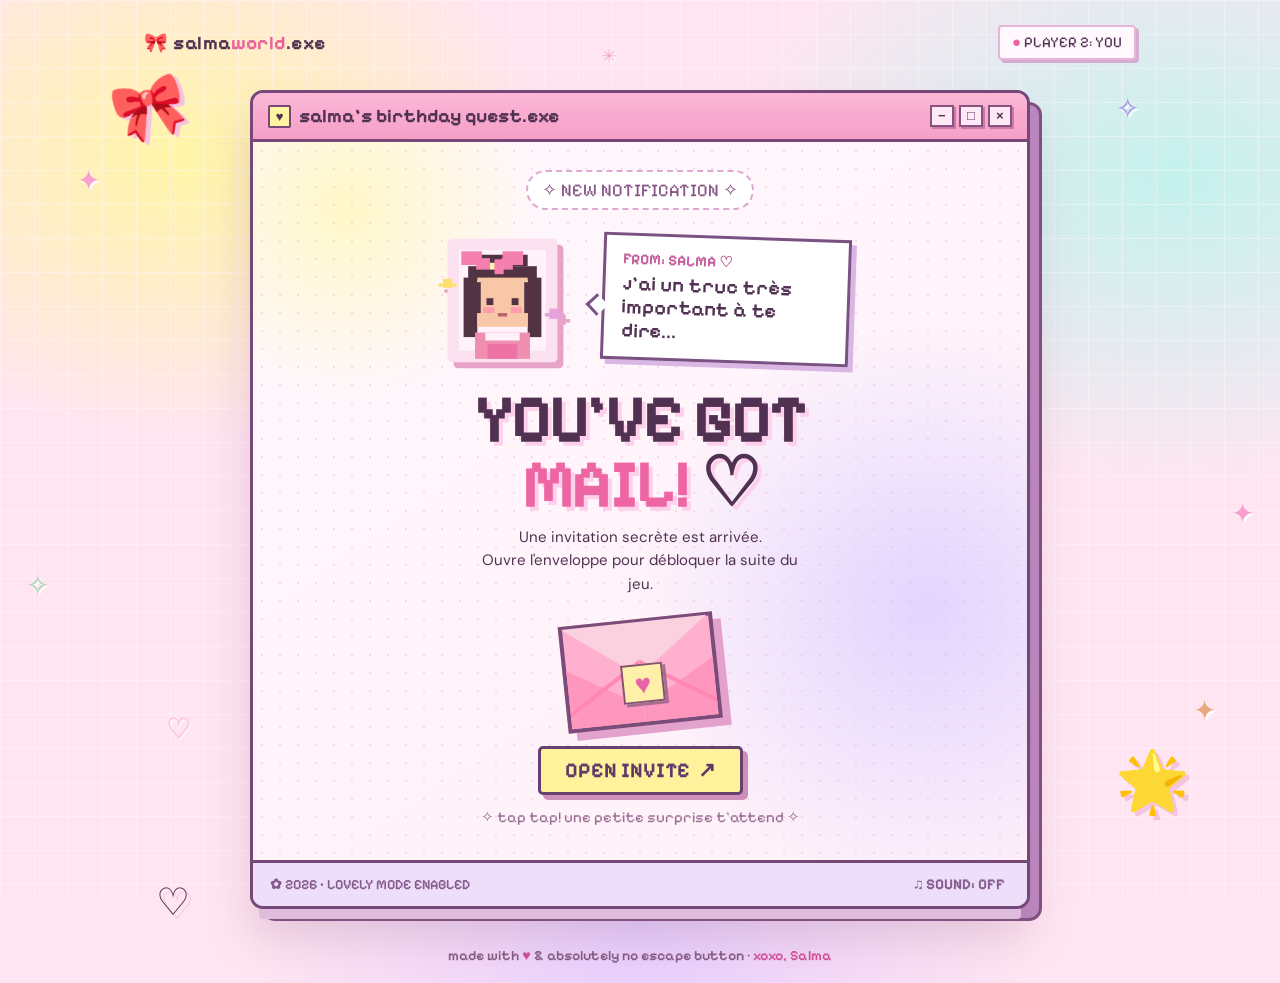
==== birthday-2026/index.html @ ef2aea91 "Add retro pixel birthday invitation for November 7" ====
<!doctype html>
<html lang="fr">
<head>
<meta charset="utf-8">
<meta name="viewport" content="width=device-width,initial-scale=1,viewport-fit=cover">
<meta name="theme-color" content="#ffe6f4">
<meta name="description" content="Une invitation très sérieuse (non). Salma's Birthday Quest — samedi 7 novembre 2026, 22h, Casablanca.">
<meta property="og:type" content="website">
<meta property="og:title" content="♡ You've got mail! — Salma's Birthday Quest">
<meta property="og:description" content="Tu as reçu une invitation. Le bouton non a mystérieusement disparu. 🎀">
<title>♡ Salma's Birthday Quest — 07.11.2026</title>
<link rel="preconnect" href="https://fonts.googleapis.com">
<link rel="preconnect" href="https://fonts.gstatic.com" crossorigin>
<link href="https://fonts.googleapis.com/css2?family=DM+Sans:wght@400;500;600;700;800&family=Pixelify+Sans:wght@400;500;600;700&family=Press+Start+2P&display=swap" rel="stylesheet">
<style>
:root{--ink:#513151;--deep:#6b3e74;--pink:#ff78b8;--rose:#ffb5d5;--light:#fffafc;--lilac:#c9b3f7;--lavender:#eee4ff;--yellow:#fff2b3;--mint:#c6f5df;--border:#693d70;--shadow:#9b6aa9}
*{box-sizing:border-box}
html{scroll-behavior:smooth}
body{margin:0;min-height:100svh;color:var(--ink);font-family:"DM Sans",sans-serif;background:radial-gradient(ellipse at 14% 16%,#fff5a7 0,transparent 24%),radial-gradient(ellipse at 92% 18%,#c4f2ed 0,transparent 27%),radial-gradient(ellipse at 50% 94%,#e9ceff 0,transparent 43%),#ffe5f2;overflow-x:hidden}
button,input,a{font:inherit}
button{cursor:pointer}
button:focus-visible,a:focus-visible,input:focus-visible{outline:4px solid #7c50bd;outline-offset:4px}
a{color:inherit}
.grid-bg{position:fixed;inset:0;z-index:-2;opacity:.43;background-image:linear-gradient(#fff9ff 1px,transparent 1px),linear-gradient(90deg,#fff9ff 1px,transparent 1px);background-size:34px 34px;pointer-events:none}
.stars{position:fixed;inset:0;z-index:-1;pointer-events:none;overflow:hidden}
.spark{position:absolute;font-size:clamp(15px,3vw,28px);color:#f8a0cf;text-shadow:2px 2px white;animation:float 3.7s ease-in-out infinite alternate}
.spark:nth-child(1){left:6%;top:18%;animation-delay:-.4s}.spark:nth-child(2){right:11%;top:10%;color:#a590e3;animation-delay:-1.6s}.spark:nth-child(3){left:13%;bottom:17%;animation-delay:-2.6s}.spark:nth-child(4){right:5%;bottom:19%;color:#e9ab7d;animation-delay:-1s}.spark:nth-child(5){left:47%;top:5%;font-size:17px;animation-delay:-.7s}.spark:nth-child(6){right:24%;bottom:6%;animation-delay:-1.8s}.spark:nth-child(7){left:2%;top:63%;color:#a8d4b2;animation-delay:-.9s}.spark:nth-child(8){right:2%;top:55%;animation-delay:-2.3s}
.site-top{display:flex;align-items:center;justify-content:space-between;max-width:1040px;padding:25px 24px 0;margin:0 auto;gap:12px}
.logo,.top-chip,.mini-label,.eyebrow,.retro-button,.info-label,.button-note,.sound-button{font-family:"Pixelify Sans",monospace}
.logo{font-weight:700;font-size:19px;letter-spacing:.03em}.logo span{color:#ec5f9c}
.top-chip{font-size:15px;background:#fff9fd;border:2px solid #e7b5d7;box-shadow:3px 3px 0 #d6acd2;padding:6px 12px;border-radius:4px;white-space:nowrap}
.top-chip b{color:#ef63a1}
.layout{width:min(100%,1100px);margin:0 auto;padding:30px 24px 36px;min-height:calc(100svh - 80px);display:grid;align-items:center;position:relative}
.window-wrap{position:relative;width:min(100%,780px);margin:0 auto;animation:enter .8s cubic-bezier(.18,1.3,.35,1) both}
.window-wrap:before{content:"";position:absolute;inset:12px -12px -12px 12px;border:3px solid #815182;border-radius:13px;background:#be8ac4;z-index:-1}
.window{overflow:hidden;border:3px solid #754878;border-radius:13px;background:#fff7fc;box-shadow:0 19px 0 -9px #dfbbdc,0 28px 45px #80516f35}
.window-bar{display:flex;justify-content:space-between;align-items:center;gap:10px;min-height:49px;padding:8px 15px;background:linear-gradient(180deg,#fcb7d7,#f69fc7);border-bottom:3px solid #754878}
.bar-left{display:flex;align-items:center;gap:8px;min-width:0}
.bar-icon{display:grid;place-items:center;width:23px;height:23px;border:2px solid #754878;background:#fff3a4;font-size:13px;border-radius:2px}
.bar-title{font-family:"Pixelify Sans",monospace;font-weight:700;font-size:19px;overflow:hidden;white-space:nowrap;text-overflow:ellipsis}
.bar-controls{display:flex;gap:5px}.bar-controls i{width:24px;height:22px;display:grid;place-items:center;border:2px solid #86547f;background:#ffe9f7;font-style:normal;font:700 13px/1 monospace;box-shadow:2px 2px 0 #cb79a9}
.screen{position:relative;min-height:580px;background:radial-gradient(circle at 12% 9%,#fff8c8 0,transparent 20%),radial-gradient(circle at 87% 65%,#e2d4ff 0,transparent 35%),linear-gradient(145deg,#fff8fc,#fff0f9);isolation:isolate}
.screen:before{content:"";position:absolute;inset:0;z-index:-1;opacity:.36;background-image:radial-gradient(#e4afd1 1.1px,transparent 1.2px);background-size:18px 18px}
.scene{display:none;text-align:center;padding:28px 32px 34px;animation:sceneIn .47s ease both}
.scene.active{display:block}
.eyebrow{display:inline-block;padding:7px 14px;border:2px dashed #dfa8d2;border-radius:30px;font-size:18px;background:#fff;color:#875486}
.intro-top{display:flex;gap:28px;align-items:center;justify-content:center;min-height:164px;margin-top:8px}
.pixel-friend{width:143px;height:151px;flex:0 0 auto;filter:drop-shadow(6px 6px 0 #e6a3c6);image-rendering:pixelated;animation:float 3s ease-in-out infinite alternate}
.speech{border:3px solid #795183;background:#fff;box-shadow:5px 5px 0 #d9b6e3;padding:14px 17px;max-width:248px;transform:rotate(2deg);position:relative;text-align:left}
.speech:before{content:"";position:absolute;left:-16px;top:51%;width:13px;height:13px;background:white;border-left:3px solid #795183;border-bottom:3px solid #795183;transform:rotate(45deg)}
.speech small{display:block;color:#c35d9c;font:700 15px "Pixelify Sans",monospace;margin-bottom:5px}
.speech strong{font:600 20px/1.17 "Pixelify Sans",monospace}
h1,h2,p{margin-top:0}
.hero-title{font:700 clamp(42px,8vw,68px)/.95 "Pixelify Sans",monospace;letter-spacing:-.04em;margin:5px 0 10px;text-shadow:4px 4px #ffd0eb}
.hero-title span{color:#ee65a4}
.subtext{font-size:15px;line-height:1.55;max-width:340px;margin:0 auto 13px}
.envelope-button{display:block;position:relative;margin:8px auto 6px;padding:0;background:transparent;border:0;width:172px;height:131px;transform:rotate(-6deg);animation:wobble 2.2s ease-in-out infinite}
.envelope-button:hover,.envelope-button:focus-visible{animation:none;transform:rotate(0) scale(1.07)}
.mail{position:absolute;left:9px;top:10px;width:155px;height:107px;background:#ffb0ce;border:4px solid #794c79;box-shadow:8px 8px 0 #e3a2cc;transition:transform .4s;overflow:visible}
.mail:before{content:"";position:absolute;z-index:2;left:-1px;top:-1px;width:0;height:0;border-left:73px solid transparent;border-right:73px solid transparent;border-top:54px solid #fbd0df;transform-origin:50% 0;transition:transform .48s ease}
.mail:after{content:"";position:absolute;z-index:3;inset:24px 0 0;background:linear-gradient(148deg,transparent 48%,#ff87b3 49%,#ff87b3 52%,transparent 53%) left/50% 100% no-repeat,linear-gradient(212deg,transparent 48%,#ff87b3 49%,#ff87b3 52%,transparent 53%) right/50% 100% no-repeat,linear-gradient(30deg,#ff96be 49%,transparent 50%) left bottom/50% 100% no-repeat,linear-gradient(-30deg,#ff96be 49%,transparent 50%) right bottom/50% 100% no-repeat;pointer-events:none}
.letter-heart{position:absolute;z-index:5;left:54px;top:41px;width:42px;height:39px;display:grid;place-items:center;background:#fff0a9;color:#e863a8;font-size:28px;box-shadow:3px 3px #a76d91;border:2px solid #855074}
.envelope-button.open .mail:before{transform:rotateX(180deg);z-index:0}.envelope-button.open .mail{transform:translateY(18px) scale(1.08)}
.retro-button{display:inline-flex;align-items:center;justify-content:center;gap:8px;min-height:49px;padding:9px 24px;border:3px solid #68416f;border-radius:5px;color:#603a67;background:#fff29c;box-shadow:5px 5px 0 #ce8fbb;font-weight:700;font-size:21px;line-height:1.1;transition:transform .12s,box-shadow .12s}
.retro-button:hover{transform:translate(2px,2px);box-shadow:3px 3px 0 #ce8fbb}
.retro-button:active{transform:translate(5px,5px);box-shadow:none}
.button-note{margin:13px auto 0;font-size:15px;color:#976c92}
.footer-strip{display:flex;align-items:center;justify-content:space-between;gap:8px;padding:10px 17px;background:#eddef9;border-top:3px solid #754878;font:600 14px "Pixelify Sans",monospace;color:#865b8e}
.sound-button{color:#865b8e;background:transparent;border:0;padding:2px 5px;font-weight:700;font-size:15px}
.sticker{position:absolute;z-index:2;pointer-events:none;filter:drop-shadow(4px 4px 0 #f5c3dd);font-size:60px;animation:float 3.3s ease-in-out infinite alternate}
.sticker.bow{top:1%;left:2%;transform:rotate(-16deg)}.sticker.star{bottom:14%;right:0;animation-delay:-1.2s}.sticker.heart{bottom:2%;left:6%;font-size:38px;animation-delay:-2s}
.invite-scene{padding-top:24px}
.quest-label{display:inline-block;background:#fff5b5;border:2px solid #a27596;padding:5px 12px;box-shadow:3px 3px 0 #e9bfce;font:700 17px "Pixelify Sans",monospace}
.invite-heading{margin:13px 0 2px;font:700 clamp(34px,6vw,54px)/.95 "Pixelify Sans",monospace;letter-spacing:-.045em;color:#713b77;text-shadow:3px 3px #ffd1e6}
.invite-heading em{font-style:normal;color:#ec5b9f}
.cake-wrap{margin:0 auto;position:relative;width:145px;height:122px}
.cake{width:145px;height:122px;image-rendering:pixelated;filter:drop-shadow(6px 6px 0 #eccce6);animation:float 2.3s ease-in-out infinite alternate}
.invite-copy{margin:7px auto 14px;font-size:14px;line-height:1.45}
.invite-copy strong{font-weight:800;color:#ae4b88}
.details{display:grid;grid-template-columns:1fr 1fr;gap:10px;margin:0 auto;max-width:560px;text-align:left}
.detail{border:2px solid #ab79a5;background:#fffdfd;box-shadow:4px 4px 0 #e6c2e2;padding:10px 14px;min-width:0}
.detail:nth-child(2){background:#fffae5}.detail.where{grid-column:1/-1;background:#f3ebff}
.info-label{display:block;color:#a96f9e;font-weight:700;font-size:14px;letter-spacing:.04em}
.detail strong{display:block;font:700 clamp(21px,4vw,26px)/1.15 "Pixelify Sans",monospace;color:#663c72}
.detail span{font-size:13px;font-weight:600;line-height:1.45}
.map-link{display:inline-block;margin-top:6px;font:700 15px "Pixelify Sans",monospace;color:#b14d91;text-decoration:underline;text-decoration-thickness:2px;text-underline-offset:3px}
.question{margin:17px 0 10px;font:700 23px "Pixelify Sans",monospace}
.options{display:flex;justify-content:center;gap:12px;flex-wrap:wrap}
.yes-button{background:#ffb3d1}.yes-button.alt{background:#d8f4d5}
.footnote{font:600 13px "Pixelify Sans",monospace;margin:14px 0 0;color:#a7749b}
.success-scene{padding-top:65px;padding-bottom:58px}
.success-emblem{font-size:80px;line-height:1;animation:pop 1s ease infinite alternate}
.success-title{font:700 clamp(35px,6vw,54px)/1 "Pixelify Sans",monospace;color:#ed5da2;text-shadow:4px 4px #f7d2e9;margin:17px 0 10px}
.success-copy{font-size:16px;max-width:460px;margin:0 auto 20px;line-height:1.5}
.reply-box{max-width:465px;text-align:left;border:3px solid #825684;background:#fff;box-shadow:6px 6px 0 #e7a5ce;padding:17px 19px;margin:0 auto 20px}
.reply-box label{display:block;font:700 19px "Pixelify Sans",monospace;margin-bottom:8px}
.reply-box input{width:100%;border:2px solid #cda2cb;background:#fff9fd;padding:11px 13px;font-size:16px;border-radius:3px;color:#513151}
.reply-box small{display:block;margin-top:9px;color:#805e82;line-height:1.4}
.share-actions{display:flex;justify-content:center;flex-wrap:wrap;gap:11px}
.share-actions .retro-button{font-size:19px;background:#c8f3d9}
.tiny-button{border:2px solid #ac86ac;background:#fff;padding:10px 16px;box-shadow:3px 3px 0 #e7bbd8;border-radius:3px;font:700 17px "Pixelify Sans",monospace}
.tiny-button:hover{transform:translate(1px,1px);box-shadow:2px 2px 0 #e7bbd8}
.back-link{border:0;background:none;text-decoration:underline;color:#9f5b97;font:600 16px "Pixelify Sans",monospace;margin-top:21px}
.confetti-layer{position:fixed;inset:0;pointer-events:none;overflow:hidden;z-index:9}
.confetti-piece{position:absolute;top:-30px;width:12px;height:16px;opacity:0;animation:fall var(--fall) linear forwards}
.credits{font:600 14px "Pixelify Sans",monospace;text-align:center;color:#855c83;padding:0 10px 18px;line-height:1.6}
.credits .hotpink{color:#d54d96}
@keyframes float{to{translate:0 -11px}}
@keyframes wobble{0%,100%{rotate:-2deg}50%{rotate:3deg}}
@keyframes enter{from{opacity:0;transform:translateY(38px) scale(.95)}to{opacity:1;transform:translateY(0) scale(1)}}
@keyframes sceneIn{from{opacity:0;transform:translateY(15px) scale(.98)}to{opacity:1;transform:translateY(0) scale(1)}}
@keyframes pop{from{transform:scale(.93) rotate(-6deg)}to{transform:scale(1.08) rotate(6deg)}}
@keyframes fall{0%{transform:translateY(-10vh) rotate(0deg);opacity:1}85%{opacity:1}100%{transform:translateY(110vh) rotate(850deg);opacity:0}}
@media(min-width:900px){.window-wrap{transform:rotate(-.4deg)}}
@media(max-width:600px){.site-top{padding:15px 13px 0}.logo{font-size:16px}.top-chip{font-size:12px;padding:6px 8px}.layout{padding:22px 13px 25px;min-height:calc(100svh - 60px)}.window-wrap:before{inset:8px -6px -8px 6px}.window-bar{padding:7px 10px;min-height:42px}.bar-title{font-size:16px}.bar-controls i{width:19px;height:19px}.screen{min-height:560px}.scene{padding:24px 16px 34px}.intro-top{min-height:150px;gap:16px}.pixel-friend{width:120px;height:130px}.speech{max-width:180px;padding:10px 12px}.speech strong{font-size:17px}.hero-title{font-size:47px}.subtext{font-size:14px}.eyebrow{font-size:15px}.sticker{font-size:33px}.sticker.bow{top:-12px;left:0}.sticker.star{bottom:4%;right:0}.sticker.heart{display:none}.invite-heading{font-size:40px}.quest-label{font-size:14px}.invite-copy{font-size:13px}.detail{padding:9px 11px}.detail strong{font-size:22px}.question{font-size:21px;margin:17px 0 9px}.retro-button{font-size:18px;min-height:45px;padding:9px 14px}.options{gap:9px}.footnote{font-size:12px}.footer-strip{padding:8px 10px;font-size:12px}.success-scene{padding-top:52px}.success-emblem{font-size:70px}.success-title{font-size:43px}}
@media(max-width:375px){.pixel-friend{width:106px}.speech{max-width:150px}.hero-title{font-size:39px}.bar-title{font-size:14px}.detail strong{font-size:19px}.options{flex-direction:column}.options button{width:100%}.invite-scene{padding-left:12px;padding-right:12px}.screen{min-height:600px}}
@media(prefers-reduced-motion:reduce){*,*:before,*:after{animation-duration:.01ms!important;animation-iteration-count:1!important;transition-duration:.01ms!important;scroll-behavior:auto!important}}
</style>
</head>
<body>
<div class="grid-bg" aria-hidden="true"></div>
<div class="stars" aria-hidden="true"><span class="spark">✦</span><span class="spark">✧</span><span class="spark">♡</span><span class="spark">✦</span><span class="spark">✳</span><span class="spark">♡</span><span class="spark">✧</span><span class="spark">✦</span></div>
<header class="site-top">
<div class="logo">🎀 salma<span>world</span>.exe</div>
<div class="top-chip"><b>●</b> PLAYER 2: YOU</div>
</header>
<main class="layout">
<div class="sticker bow" aria-hidden="true">🎀</div>
<div class="sticker star" aria-hidden="true">🌟</div>
<div class="sticker heart" aria-hidden="true">♡</div>
<div class="window-wrap">
<div class="window">
<div class="window-bar"><div class="bar-left"><span class="bar-icon" aria-hidden="true">♥</span><span class="bar-title">salma's birthday quest.exe</span></div><div class="bar-controls" aria-hidden="true"><i>−</i><i>□</i><i>×</i></div></div>
<div class="screen" id="screen">
<section class="scene active" id="intro" aria-label="Invitation reçue">
<div class="eyebrow">✧ NEW NOTIFICATION ✧</div>
<div class="intro-top">
<svg class="pixel-friend" viewBox="0 0 120 132" xmlns="http://www.w3.org/2000/svg" role="img" aria-label="Petit personnage pixel art avec un nœud rose">
<rect x="12" y="12" width="96" height="108" rx="4" fill="#fce1f0"/><rect x="22" y="22" width="76" height="88" fill="#fff2fa"/>
<rect x="38" y="26" width="44" height="10" fill="#523343"/><rect x="30" y="36" width="60" height="12" fill="#523343"/><rect x="26" y="46" width="12" height="52" fill="#523343"/><rect x="82" y="46" width="12" height="52" fill="#523343"/>
<rect x="38" y="46" width="44" height="43" fill="#f8c7a7"/><rect x="33" y="50" width="8" height="27" fill="#523343"/><rect x="79" y="50" width="8" height="27" fill="#523343"/>
<rect x="46" y="64" width="6" height="6" fill="#513344"/><rect x="68" y="64" width="6" height="6" fill="#513344"/><rect x="43" y="72" width="10" height="5" fill="#ff9cad"/><rect x="67" y="72" width="10" height="5" fill="#ff9cad"/><rect x="56" y="77" width="8" height="3" fill="#b96274"/>
<rect x="36" y="94" width="48" height="23" fill="#f08eaf"/><rect x="45" y="94" width="30" height="7" fill="#fff0f9"/><rect x="47" y="104" width="26" height="13" fill="#ec73a3"/>
<rect x="24" y="23" width="18" height="12" fill="#f57faf"/><rect x="37" y="29" width="12" height="10" fill="#f57faf"/><rect x="49" y="33" width="7" height="6" fill="#fff1b4"/><rect x="53" y="30" width="8" height="13" fill="#f57faf"/><rect x="60" y="23" width="18" height="12" fill="#f57faf"/><rect x="59" y="29" width="10" height="10" fill="#f57faf"/>
<rect x="8" y="47" width="8" height="8" fill="#ffdf70"/><rect x="4" y="51" width="16" height="3" fill="#ffdf70"/><rect x="101" y="73" width="9" height="9" fill="#e5a2db"/><rect x="97" y="77" width="17" height="3" fill="#e5a2db"/>
</svg>
<div class="speech"><small>FROM: SALMA ♡</small><strong>j'ai un truc très important à te dire...</strong></div>
</div>
<h1 class="hero-title">YOU'VE GOT<br><span>MAIL!</span> ♡</h1>
<p class="subtext">Une invitation secrète est arrivée. <br>Ouvre l'enveloppe pour débloquer la suite du jeu.</p>
<button class="envelope-button" id="envelope" type="button" aria-label="Ouvrir l'enveloppe d'invitation"><span class="mail"><span class="letter-heart" aria-hidden="true">♥</span></span></button>
<button class="retro-button" id="start" type="button">OPEN INVITE <span aria-hidden="true">↗</span></button>
<p class="button-note">✧ tap tap! une petite surprise t'attend ✧</p>
</section>
<section class="scene invite-scene" id="invite" aria-label="Détails de la soirée" aria-hidden="true">
<div class="quest-label">★ QUEST UNLOCKED ★</div>
<h2 class="invite-heading">salma's <em>birthday</em> ♡</h2>
<div class="cake-wrap">
<svg class="cake" viewBox="0 0 144 122" xmlns="http://www.w3.org/2000/svg" role="img" aria-label="Gâteau d'anniversaire rose en pixel art">
<rect x="38" y="83" width="70" height="22" fill="#f1a4c4"/><rect x="33" y="98" width="80" height="9" fill="#cd76a5"/>
<rect x="24" y="64" width="96" height="28" fill="#f3a3c4"/><rect x="24" y="63" width="96" height="10" fill="#fff1e7"/><rect x="27" y="73" width="12" height="12" fill="#fff1e7"/><rect x="54" y="73" width="12" height="15" fill="#fff1e7"/><rect x="90" y="73" width="10" height="12" fill="#fff1e7"/>
<rect x="36" y="49" width="72" height="18" fill="#d876a8"/><rect x="36" y="45" width="72" height="8" fill="#fff1e7"/><rect x="43" y="50" width="10" height="10" fill="#fff1e7"/><rect x="75" y="50" width="10" height="13" fill="#fff1e7"/>
<rect x="56" y="28" width="6" height="18" fill="#9e83d4"/><rect x="70" y="28" width="6" height="18" fill="#9e83d4"/><rect x="84" y="28" width="6" height="18" fill="#9e83d4"/>
<rect x="58" y="18" width="3" height="9" fill="#ffb45e"/><rect x="72" y="18" width="3" height="9" fill="#ffb45e"/><rect x="86" y="18" width="3" height="9" fill="#ffb45e"/><rect x="61" y="14" width="3" height="5" fill="#ffdf73"/><rect x="75" y="14" width="3" height="5" fill="#ffdf73"/><rect x="89" y="14" width="3" height="5" fill="#ffdf73"/>
<rect x="50" y="83" width="9" height="7" fill="#ffda91"/><rect x="75" y="83" width="9" height="7" fill="#ffda91"/><rect x="60" y="102" width="21" height="4" fill="#f7cadd"/>
<rect x="18" y="28" width="7" height="7" fill="#f8a5ca"/><rect x="14" y="31" width="15" height="2" fill="#f8a5ca"/><rect x="117" y="32" width="7" height="7" fill="#a7dece"/><rect x="113" y="35" width="15" height="2" fill="#a7dece"/>
</svg>
</div>
<p class="invite-copy">Mon anniv, c'est le <strong>5 novembre</strong>.<br>Mais le <strong>7</strong>, c'est officiellement notre problème. 💋</p>
<div class="details">
<div class="detail"><span class="info-label">📅 DATE</span><strong>SAM. 07 NOV</strong><span>2026 · note ça quelque part</span></div>
<div class="detail"><span class="info-label">⏰ HEURE</span><strong>22:00</strong><span>pas à minuit, hein ♡</span></div>
<div class="detail where"><span class="info-label">📍 LOCATION</span><strong>L'ÉTAGE DE L'ABRI</strong><span>23 boulevard Bir Anzarane · Casablanca</span><br><a class="map-link" href="https://www.google.com/maps/search/?api=1&amp;query=L%27Etage%20de%20L%27Abri%2023%20Boulevard%20Bir%20Anzarane%20Casablanca" target="_blank" rel="noopener noreferrer">voir l'adresse sur Maps ↗</a></div>
</div>
<p class="question">Tu acceptes cette mission ?</p>
<div class="options"><button class="retro-button yes-button" id="yes1" type="button">OUI, évidemment ♡</button><button class="retro-button yes-button alt" id="yes2" type="button">Comme si j'avais le choix 🎀</button></div>
<p class="footnote">⚠︎ Option NON désinstallée par l'administratrice.</p>
</section>
<section class="scene success-scene" id="success" aria-label="Confirmation de la mission" aria-hidden="true">
<div class="eyebrow">✦ MISSION ACCEPTED ✦</div>
<div class="success-emblem" aria-hidden="true">💝</div>
<h2 class="success-title">I KNEW IT!</h2>
<p class="success-copy">Excellent choix, babe. 💋<br>Tu viens officiellement de débloquer le niveau <strong>« une soirée avec Salma »</strong>.<br>Il reste juste à m'envoyer ton OUI !</p>
<div class="reply-box"><label for="guestName">TON PRÉNOM (optionnel) ♡</label><input id="guestName" type="text" maxlength="40" placeholder="ex. la queen du groupe" autocomplete="given-name"><small>Cette page ne récupère pas les réponses : le bouton ci-dessous ouvre le partage pour m'envoyer ta confirmation.</small></div>
<div class="share-actions"><button id="share" class="retro-button" type="button">PARTAGER MON OUI 💌</button><button id="copy" class="tiny-button" type="button">Copier le message</button></div>
<button class="back-link" id="back" type="button">← revoir l'invitation</button>
</section>
</div>
<div class="footer-strip"><span>✿ 2026 • LOVELY MODE ENABLED</span><button class="sound-button" id="sound" type="button" aria-pressed="false" aria-label="Activer les petits sons du jeu">♫ SOUND: OFF</button></div>
</div>
</div>
</main>
<div class="confetti-layer" id="confetti" aria-hidden="true"></div>
<footer class="credits">made with <span class="hotpink">♥</span> & absolutely no escape button · <span class="hotpink">xoxo, Salma</span></footer>
<script>
(function(){
const sceneIds=['intro','invite','success'];
const envelope=document.getElementById('envelope');
const sound=document.getElementById('sound');
let soundOn=false;
let opening=false;
let audioContext;
function play(freq){
if(!soundOn)return;
try{
const Audio=window.AudioContext||window.webkitAudioContext;
if(!Audio)return;
audioContext=audioContext||new Audio();
const osc=audioContext.createOscillator();
const gain=audioContext.createGain();
osc.type='sine';
osc.frequency.setValueAtTime(freq,audioContext.currentTime);
osc.frequency.exponentialRampToValueAtTime(freq*1.28,audioContext.currentTime+.11);
gain.gain.setValueAtTime(.065,audioContext.currentTime);
gain.gain.exponentialRampToValueAtTime(.001,audioContext.currentTime+.18);
osc.connect(gain);gain.connect(audioContext.destination);osc.start();osc.stop(audioContext.currentTime+.19);
}catch(e){}
}
function showScene(id){
sceneIds.forEach(function(item){
const el=document.getElementById(item);
const active=item===id;
el.classList.toggle('active',active);
el.setAttribute('aria-hidden',String(!active));
});
window.scrollTo({top:0,behavior:'smooth'});
}
function openLetter(){
if(opening)return;
opening=true;envelope.classList.add('open');play(660);
setTimeout(function(){showScene('invite');opening=false;},540);
}
function celebrate(){
const layer=document.getElementById('confetti');
layer.innerHTML='';
const colors=['#f47dae','#b79cff','#ffde76','#8fe3cb','#fff','#e99fc9'];
for(let i=0;i<58;i++){
const piece=document.createElement('i');
piece.className='confetti-piece';
piece.style.left=Math.random()*100+'%';
piece.style.background=colors[i%colors.length];
piece.style.setProperty('--fall',(2.3+Math.random()*2.2)+'s');
piece.style.animationDelay=(Math.random()*.75)+'s';
piece.style.width=(7+Math.random()*10)+'px';
piece.style.height=(8+Math.random()*11)+'px';
layer.appendChild(piece);
}
setTimeout(function(){layer.innerHTML='';},6000);
}
function confirm(){
showScene('success');play(880);celebrate();
}
function message(){
const name=document.getElementById('guestName').value.trim();
const namePart=name?'C’est '+name+' ! ':'';
return 'Coucou Salma 💗 '+namePart+'JE DIS OUI à ta Birthday Quest 🎀 Je serai là le samedi 7 novembre à 22h, à L’Étage de L’Abri à Casablanca ! 💋';
}
document.getElementById('start').addEventListener('click',openLetter);
envelope.addEventListener('click',openLetter);
document.getElementById('yes1').addEventListener('click',confirm);
document.getElementById('yes2').addEventListener('click',confirm);
document.getElementById('back').addEventListener('click',function(){showScene('invite');play(550);});
sound.addEventListener('click',function(){soundOn=!soundOn;sound.textContent=soundOn?'♫ SOUND: ON':'♫ SOUND: OFF';sound.setAttribute('aria-pressed',String(soundOn));play(740);});
document.getElementById('share').addEventListener('click',async function(){
const text=message();
if(navigator.share){
try{await navigator.share({title:"Salma's Birthday Quest",text:text,url:window.location.href});return;}catch(e){if(e&&e.name==='AbortError')return;}
}
window.open('https://api.whatsapp.com/send?text='+encodeURIComponent(text+' '+window.location.href),'_blank','noopener,noreferrer');
});
document.getElementById('copy').addEventListener('click',async function(){
const btn=this;
const content=message()+' '+window.location.href;
try{
if(navigator.clipboard&&navigator.clipboard.writeText){await navigator.clipboard.writeText(content);}
else{const t=document.createElement('textarea');t.value=content;t.style.position='fixed';t.style.left='-9999px';document.body.appendChild(t);t.select();document.execCommand('copy');t.remove();}
btn.textContent='Copié ! ♡';setTimeout(function(){btn.textContent='Copier le message';},1900);play(790);
}catch(e){btn.textContent='Copie indisponible';setTimeout(function(){btn.textContent='Copier le message';},1900);}
});
})();
</script>
</body>
</html>
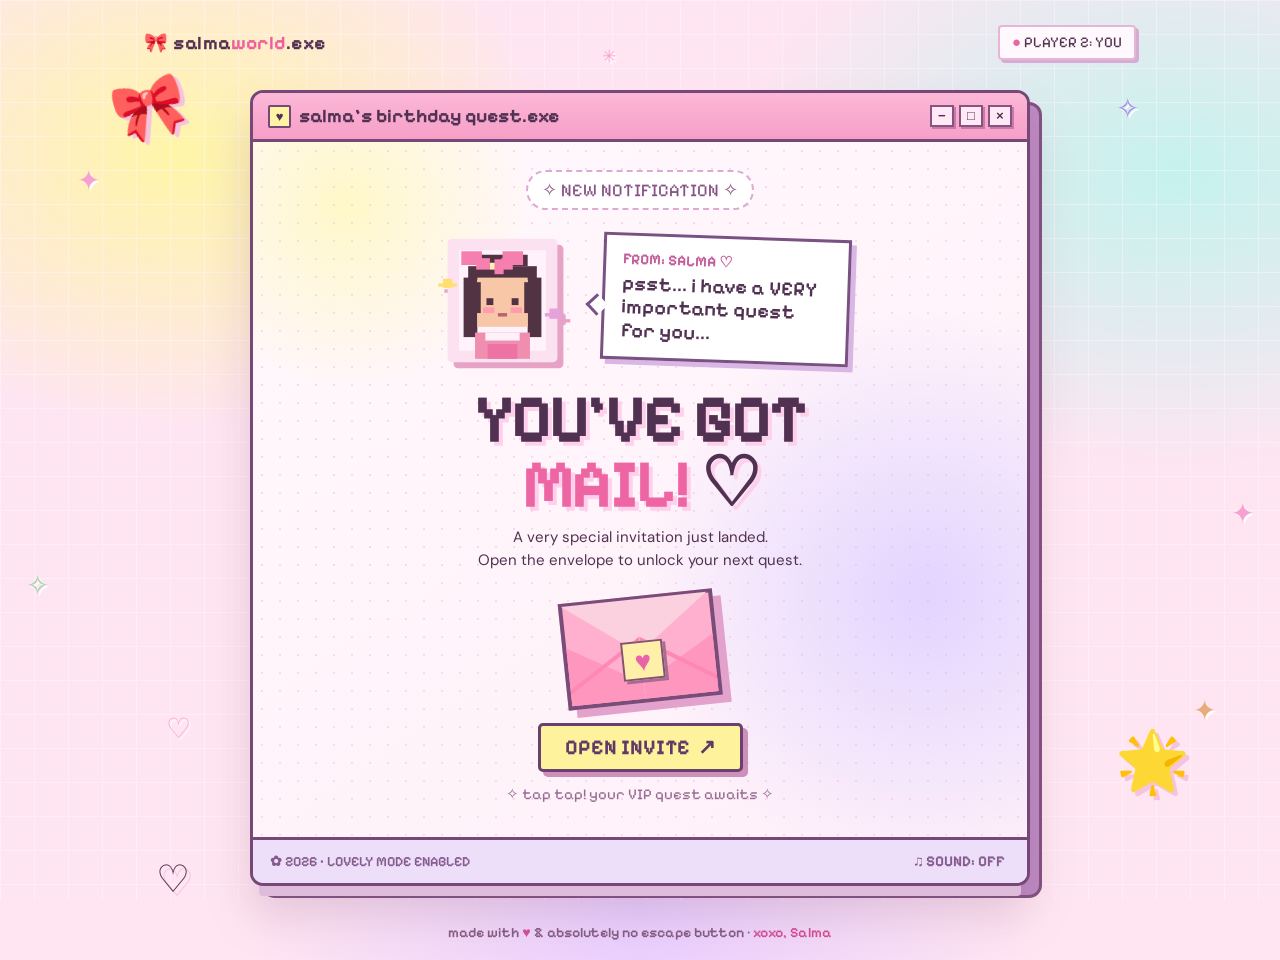
==== commit b8dc5be8: "Translate birthday quest invitation into playful English" ====
--- a/birthday-2026/index.html
+++ b/birthday-2026/index.html
@@ -1,13 +1,13 @@
 <!doctype html>
-<html lang="fr">
+<html lang="en">
 <head>
 <meta charset="utf-8">
 <meta name="viewport" content="width=device-width,initial-scale=1,viewport-fit=cover">
 <meta name="theme-color" content="#ffe6f4">
-<meta name="description" content="Une invitation très sérieuse (non). Salma's Birthday Quest — samedi 7 novembre 2026, 22h, Casablanca.">
+<meta name="description" content="The cutest side quest of the year. Salma's Birthday Quest — Saturday, November 7, 2026, 10 PM, Casablanca.">
 <meta property="og:type" content="website">
 <meta property="og:title" content="♡ You've got mail! — Salma's Birthday Quest">
-<meta property="og:description" content="Tu as reçu une invitation. Le bouton non a mystérieusement disparu. 🎀">
+<meta property="og:description" content="You've got an invitation. The NO button has mysteriously disappeared. 🎀">
 <title>♡ Salma's Birthday Quest — 07.11.2026</title>
 <link rel="preconnect" href="https://fonts.googleapis.com">
 <link rel="preconnect" href="https://fonts.gstatic.com" crossorigin>
@@ -132,10 +132,10 @@
 <div class="window">
 <div class="window-bar"><div class="bar-left"><span class="bar-icon" aria-hidden="true">♥</span><span class="bar-title">salma's birthday quest.exe</span></div><div class="bar-controls" aria-hidden="true"><i>−</i><i>□</i><i>×</i></div></div>
 <div class="screen" id="screen">
-<section class="scene active" id="intro" aria-label="Invitation reçue">
+<section class="scene active" id="intro" aria-label="Invitation received">
 <div class="eyebrow">✧ NEW NOTIFICATION ✧</div>
 <div class="intro-top">
-<svg class="pixel-friend" viewBox="0 0 120 132" xmlns="http://www.w3.org/2000/svg" role="img" aria-label="Petit personnage pixel art avec un nœud rose">
+<svg class="pixel-friend" viewBox="0 0 120 132" xmlns="http://www.w3.org/2000/svg" role="img" aria-label="Cute pixel-art character with a pink bow">
 <rect x="12" y="12" width="96" height="108" rx="4" fill="#fce1f0"/><rect x="22" y="22" width="76" height="88" fill="#fff2fa"/>
 <rect x="38" y="26" width="44" height="10" fill="#523343"/><rect x="30" y="36" width="60" height="12" fill="#523343"/><rect x="26" y="46" width="12" height="52" fill="#523343"/><rect x="82" y="46" width="12" height="52" fill="#523343"/>
 <rect x="38" y="46" width="44" height="43" fill="#f8c7a7"/><rect x="33" y="50" width="8" height="27" fill="#523343"/><rect x="79" y="50" width="8" height="27" fill="#523343"/>
@@ -144,19 +144,19 @@
 <rect x="24" y="23" width="18" height="12" fill="#f57faf"/><rect x="37" y="29" width="12" height="10" fill="#f57faf"/><rect x="49" y="33" width="7" height="6" fill="#fff1b4"/><rect x="53" y="30" width="8" height="13" fill="#f57faf"/><rect x="60" y="23" width="18" height="12" fill="#f57faf"/><rect x="59" y="29" width="10" height="10" fill="#f57faf"/>
 <rect x="8" y="47" width="8" height="8" fill="#ffdf70"/><rect x="4" y="51" width="16" height="3" fill="#ffdf70"/><rect x="101" y="73" width="9" height="9" fill="#e5a2db"/><rect x="97" y="77" width="17" height="3" fill="#e5a2db"/>
 </svg>
-<div class="speech"><small>FROM: SALMA ♡</small><strong>j'ai un truc très important à te dire...</strong></div>
+<div class="speech"><small>FROM: SALMA ♡</small><strong>psst... i have a VERY important quest for you...</strong></div>
 </div>
 <h1 class="hero-title">YOU'VE GOT<br><span>MAIL!</span> ♡</h1>
-<p class="subtext">Une invitation secrète est arrivée. <br>Ouvre l'enveloppe pour débloquer la suite du jeu.</p>
-<button class="envelope-button" id="envelope" type="button" aria-label="Ouvrir l'enveloppe d'invitation"><span class="mail"><span class="letter-heart" aria-hidden="true">♥</span></span></button>
+<p class="subtext">A very special invitation just landed. <br>Open the envelope to unlock your next quest.</p>
+<button class="envelope-button" id="envelope" type="button" aria-label="Open the invitation envelope"><span class="mail"><span class="letter-heart" aria-hidden="true">♥</span></span></button>
 <button class="retro-button" id="start" type="button">OPEN INVITE <span aria-hidden="true">↗</span></button>
-<p class="button-note">✧ tap tap! une petite surprise t'attend ✧</p>
+<p class="button-note">✧ tap tap! your VIP quest awaits ✧</p>
 </section>
-<section class="scene invite-scene" id="invite" aria-label="Détails de la soirée" aria-hidden="true">
+<section class="scene invite-scene" id="invite" aria-label="Party details" aria-hidden="true">
 <div class="quest-label">★ QUEST UNLOCKED ★</div>
 <h2 class="invite-heading">salma's <em>birthday</em> ♡</h2>
 <div class="cake-wrap">
-<svg class="cake" viewBox="0 0 144 122" xmlns="http://www.w3.org/2000/svg" role="img" aria-label="Gâteau d'anniversaire rose en pixel art">
+<svg class="cake" viewBox="0 0 144 122" xmlns="http://www.w3.org/2000/svg" role="img" aria-label="Pink pixel-art birthday cake">
 <rect x="38" y="83" width="70" height="22" fill="#f1a4c4"/><rect x="33" y="98" width="80" height="9" fill="#cd76a5"/>
 <rect x="24" y="64" width="96" height="28" fill="#f3a3c4"/><rect x="24" y="63" width="96" height="10" fill="#fff1e7"/><rect x="27" y="73" width="12" height="12" fill="#fff1e7"/><rect x="54" y="73" width="12" height="15" fill="#fff1e7"/><rect x="90" y="73" width="10" height="12" fill="#fff1e7"/>
 <rect x="36" y="49" width="72" height="18" fill="#d876a8"/><rect x="36" y="45" width="72" height="8" fill="#fff1e7"/><rect x="43" y="50" width="10" height="10" fill="#fff1e7"/><rect x="75" y="50" width="10" height="13" fill="#fff1e7"/>
@@ -166,27 +166,27 @@
 <rect x="18" y="28" width="7" height="7" fill="#f8a5ca"/><rect x="14" y="31" width="15" height="2" fill="#f8a5ca"/><rect x="117" y="32" width="7" height="7" fill="#a7dece"/><rect x="113" y="35" width="15" height="2" fill="#a7dece"/>
 </svg>
 </div>
-<p class="invite-copy">Mon anniv, c'est le <strong>5 novembre</strong>.<br>Mais le <strong>7</strong>, c'est officiellement notre problème. 💋</p>
+<p class="invite-copy">My actual birthday is <strong>November 5</strong>.<br>But <strong>November 7</strong>? That's officially everyone's problem. 💋</p>
 <div class="details">
-<div class="detail"><span class="info-label">📅 DATE</span><strong>SAM. 07 NOV</strong><span>2026 · note ça quelque part</span></div>
-<div class="detail"><span class="info-label">⏰ HEURE</span><strong>22:00</strong><span>pas à minuit, hein ♡</span></div>
-<div class="detail where"><span class="info-label">📍 LOCATION</span><strong>L'ÉTAGE DE L'ABRI</strong><span>23 boulevard Bir Anzarane · Casablanca</span><br><a class="map-link" href="https://www.google.com/maps/search/?api=1&amp;query=L%27Etage%20de%20L%27Abri%2023%20Boulevard%20Bir%20Anzarane%20Casablanca" target="_blank" rel="noopener noreferrer">voir l'adresse sur Maps ↗</a></div>
-</div>
-<p class="question">Tu acceptes cette mission ?</p>
-<div class="options"><button class="retro-button yes-button" id="yes1" type="button">OUI, évidemment ♡</button><button class="retro-button yes-button alt" id="yes2" type="button">Comme si j'avais le choix 🎀</button></div>
-<p class="footnote">⚠︎ Option NON désinstallée par l'administratrice.</p>
+<div class="detail"><span class="info-label">📅 DATE</span><strong>SAT. NOV 07</strong><span>2026 · save the date, babe</span></div>
+<div class="detail"><span class="info-label">⏰ HEURE</span><strong>10:00 PM</strong><span>not midnight, bestie ♡</span></div>
+<div class="detail where"><span class="info-label">📍 LOCATION</span><strong>L'ÉTAGE DE L'ABRI</strong><span>23 boulevard Bir Anzarane · Casablanca</span><br><a class="map-link" href="https://www.google.com/maps/search/?api=1&amp;query=L%27Etage%20de%20L%27Abri%2023%20Boulevard%20Bir%20Anzarane%20Casablanca" target="_blank" rel="noopener noreferrer">find us on Maps ↗</a></div>
+</div>
+<p class="question">Do you accept this quest?</p>
+<div class="options"><button class="retro-button yes-button" id="yes1" type="button">YES, OBVIOUSLY ♡</button><button class="retro-button yes-button alt" id="yes2" type="button">AS IF I HAD A CHOICE 🎀</button></div>
+<p class="footnote">⚠︎ The NO option has been removed by admin.</p>
 </section>
-<section class="scene success-scene" id="success" aria-label="Confirmation de la mission" aria-hidden="true">
+<section class="scene success-scene" id="success" aria-label="Quest accepted" aria-hidden="true">
 <div class="eyebrow">✦ MISSION ACCEPTED ✦</div>
 <div class="success-emblem" aria-hidden="true">💝</div>
 <h2 class="success-title">I KNEW IT!</h2>
-<p class="success-copy">Excellent choix, babe. 💋<br>Tu viens officiellement de débloquer le niveau <strong>« une soirée avec Salma »</strong>.<br>Il reste juste à m'envoyer ton OUI !</p>
-<div class="reply-box"><label for="guestName">TON PRÉNOM (optionnel) ♡</label><input id="guestName" type="text" maxlength="40" placeholder="ex. la queen du groupe" autocomplete="given-name"><small>Cette page ne récupère pas les réponses : le bouton ci-dessous ouvre le partage pour m'envoyer ta confirmation.</small></div>
-<div class="share-actions"><button id="share" class="retro-button" type="button">PARTAGER MON OUI 💌</button><button id="copy" class="tiny-button" type="button">Copier le message</button></div>
-<button class="back-link" id="back" type="button">← revoir l'invitation</button>
+<p class="success-copy">Iconic choice, babe. 💋<br>You've officially unlocked <strong>Level: A Night Out with Salma</strong>.<br>Now send me your YES so I know you're coming!</p>
+<div class="reply-box"><label for="guestName">YOUR NAME (OPTIONAL) ♡</label><input id="guestName" type="text" maxlength="40" placeholder="e.g. the main character" autocomplete="given-name"><small>This page doesn't collect RSVPs. Use the button below to send me your confirmation!</small></div>
+<div class="share-actions"><button id="share" class="retro-button" type="button">SEND MY YES 💌</button><button id="copy" class="tiny-button" type="button">COPY MESSAGE</button></div>
+<button class="back-link" id="back" type="button">← back to the invite</button>
 </section>
 </div>
-<div class="footer-strip"><span>✿ 2026 • LOVELY MODE ENABLED</span><button class="sound-button" id="sound" type="button" aria-pressed="false" aria-label="Activer les petits sons du jeu">♫ SOUND: OFF</button></div>
+<div class="footer-strip"><span>✿ 2026 • LOVELY MODE ENABLED</span><button class="sound-button" id="sound" type="button" aria-pressed="false" aria-label="Toggle game sound effects">♫ SOUND: OFF</button></div>
 </div>
 </div>
 </main>
@@ -252,8 +252,8 @@
 }
 function message(){
 const name=document.getElementById('guestName').value.trim();
-const namePart=name?'C’est '+name+' ! ':'';
-return 'Coucou Salma 💗 '+namePart+'JE DIS OUI à ta Birthday Quest 🎀 Je serai là le samedi 7 novembre à 22h, à L’Étage de L’Abri à Casablanca ! 💋';
+const namePart=name?'It\'s '+name+' here! ':'';
+return 'Hey Salma 💗 '+namePart+'I SAY YES to your Birthday Quest 🎀 Count me in for Saturday, November 7 at 10 PM, at L’Étage de L’Abri in Casablanca! 💋';
 }
 document.getElementById('start').addEventListener('click',openLetter);
 envelope.addEventListener('click',openLetter);
@@ -274,8 +274,8 @@
 try{
 if(navigator.clipboard&&navigator.clipboard.writeText){await navigator.clipboard.writeText(content);}
 else{const t=document.createElement('textarea');t.value=content;t.style.position='fixed';t.style.left='-9999px';document.body.appendChild(t);t.select();document.execCommand('copy');t.remove();}
-btn.textContent='Copié ! ♡';setTimeout(function(){btn.textContent='Copier le message';},1900);play(790);
-}catch(e){btn.textContent='Copie indisponible';setTimeout(function(){btn.textContent='Copier le message';},1900);}
+btn.textContent='COPIED! ♡';setTimeout(function(){btn.textContent='COPY MESSAGE';},1900);play(790);
+}catch(e){btn.textContent='CAN’T COPY';setTimeout(function(){btn.textContent='COPY MESSAGE';},1900);}
 });
 })();
 </script>
